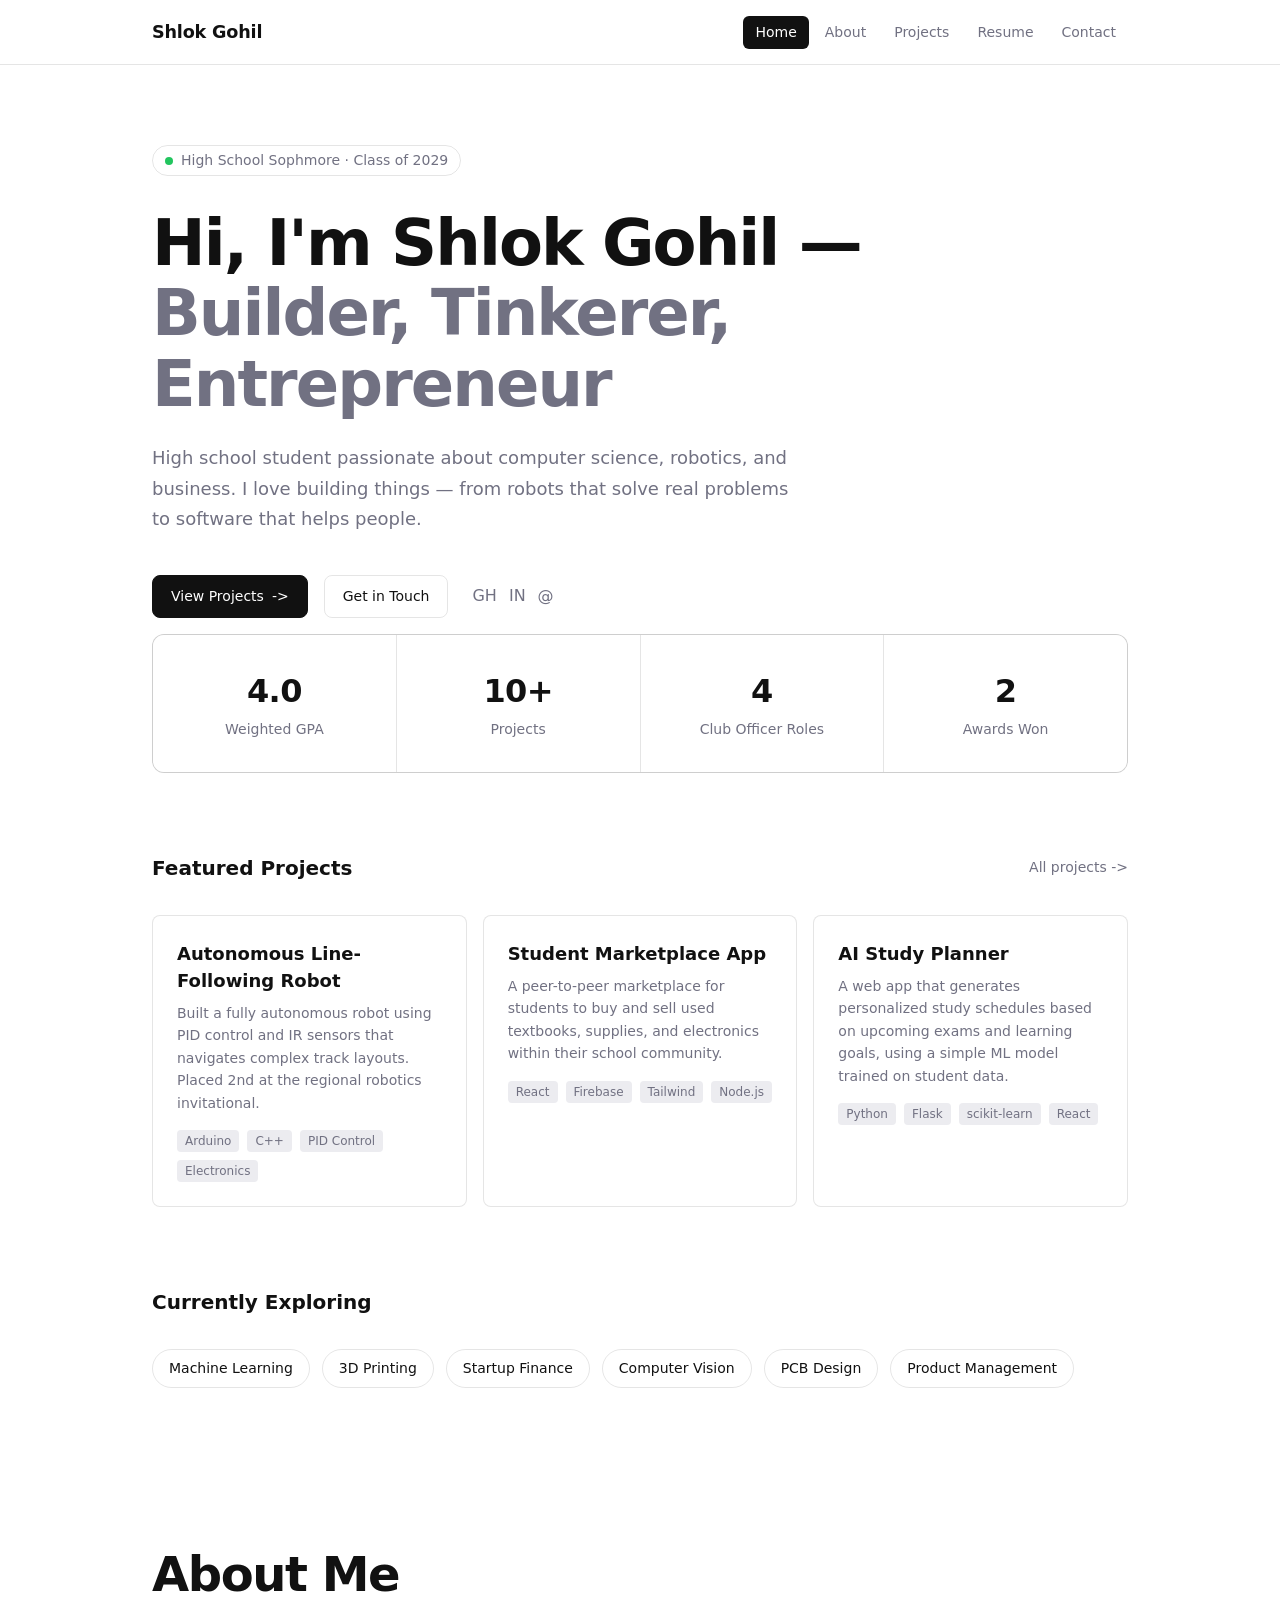
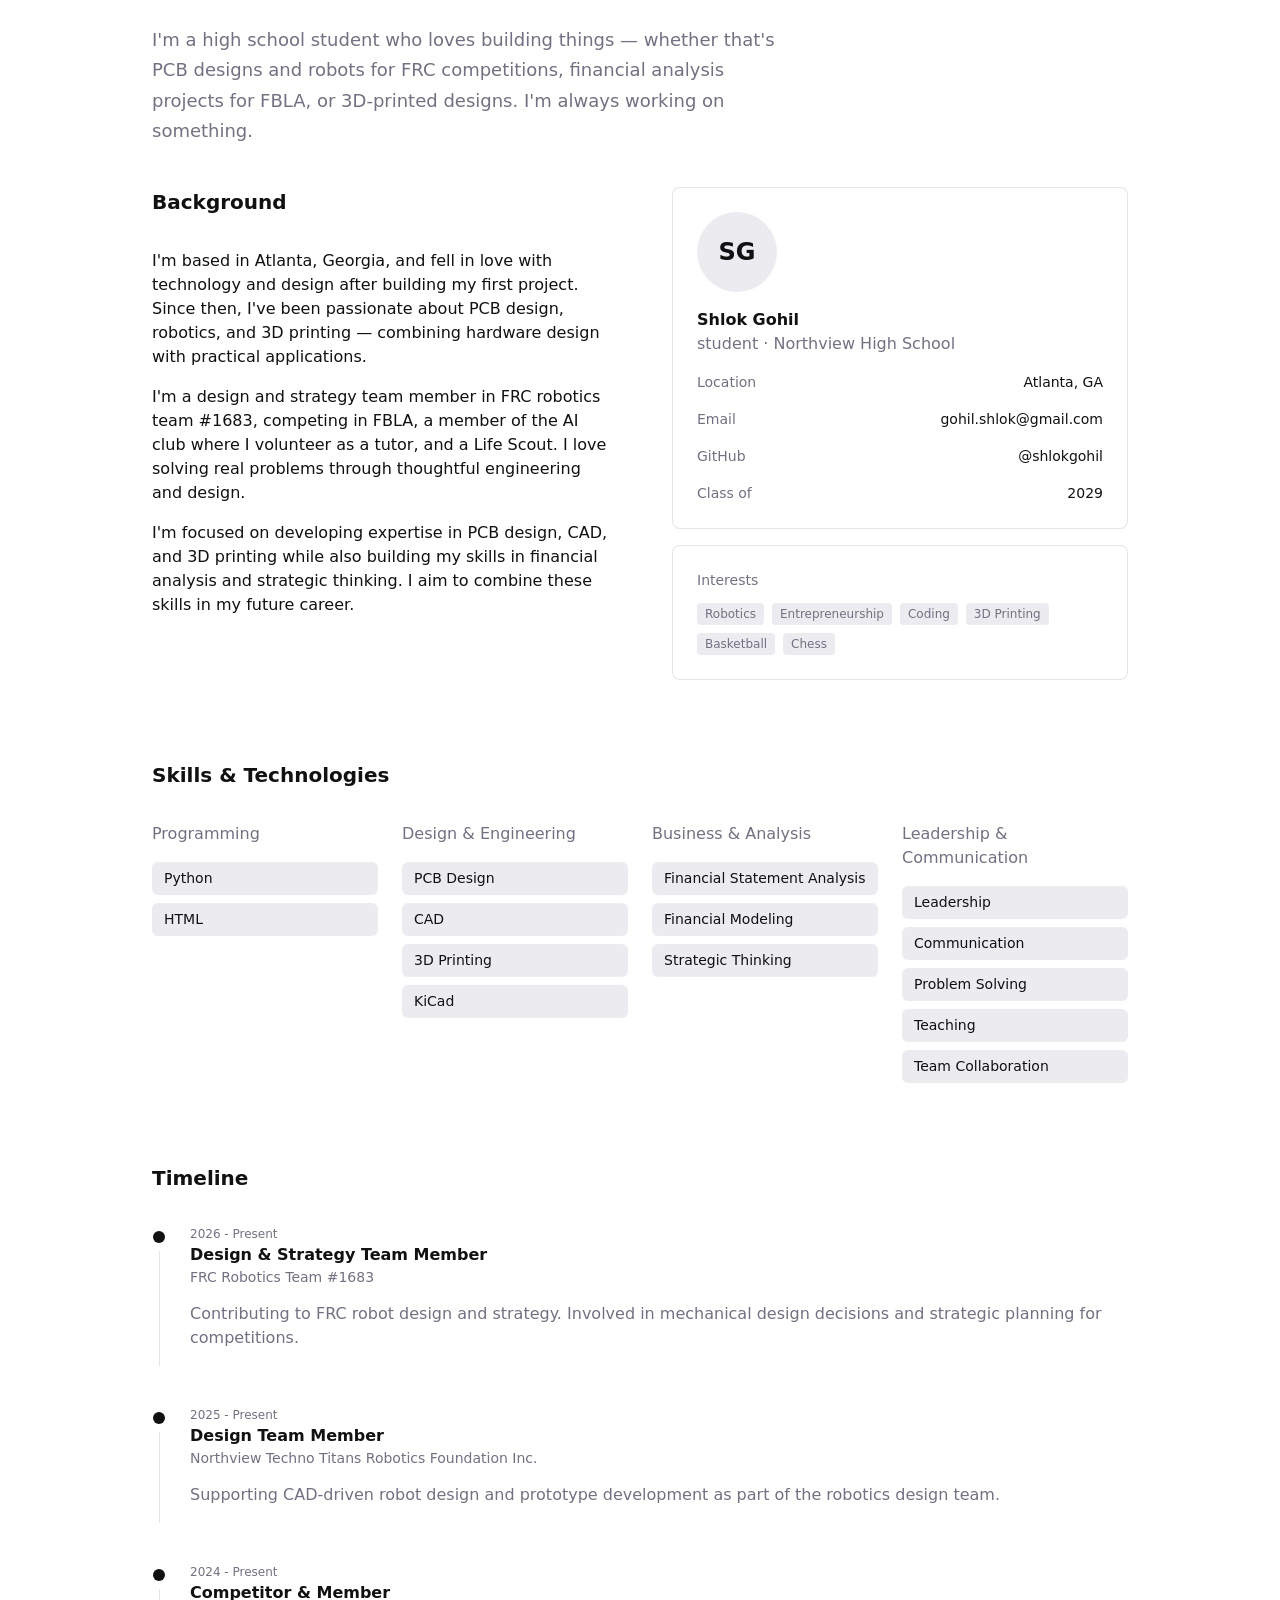
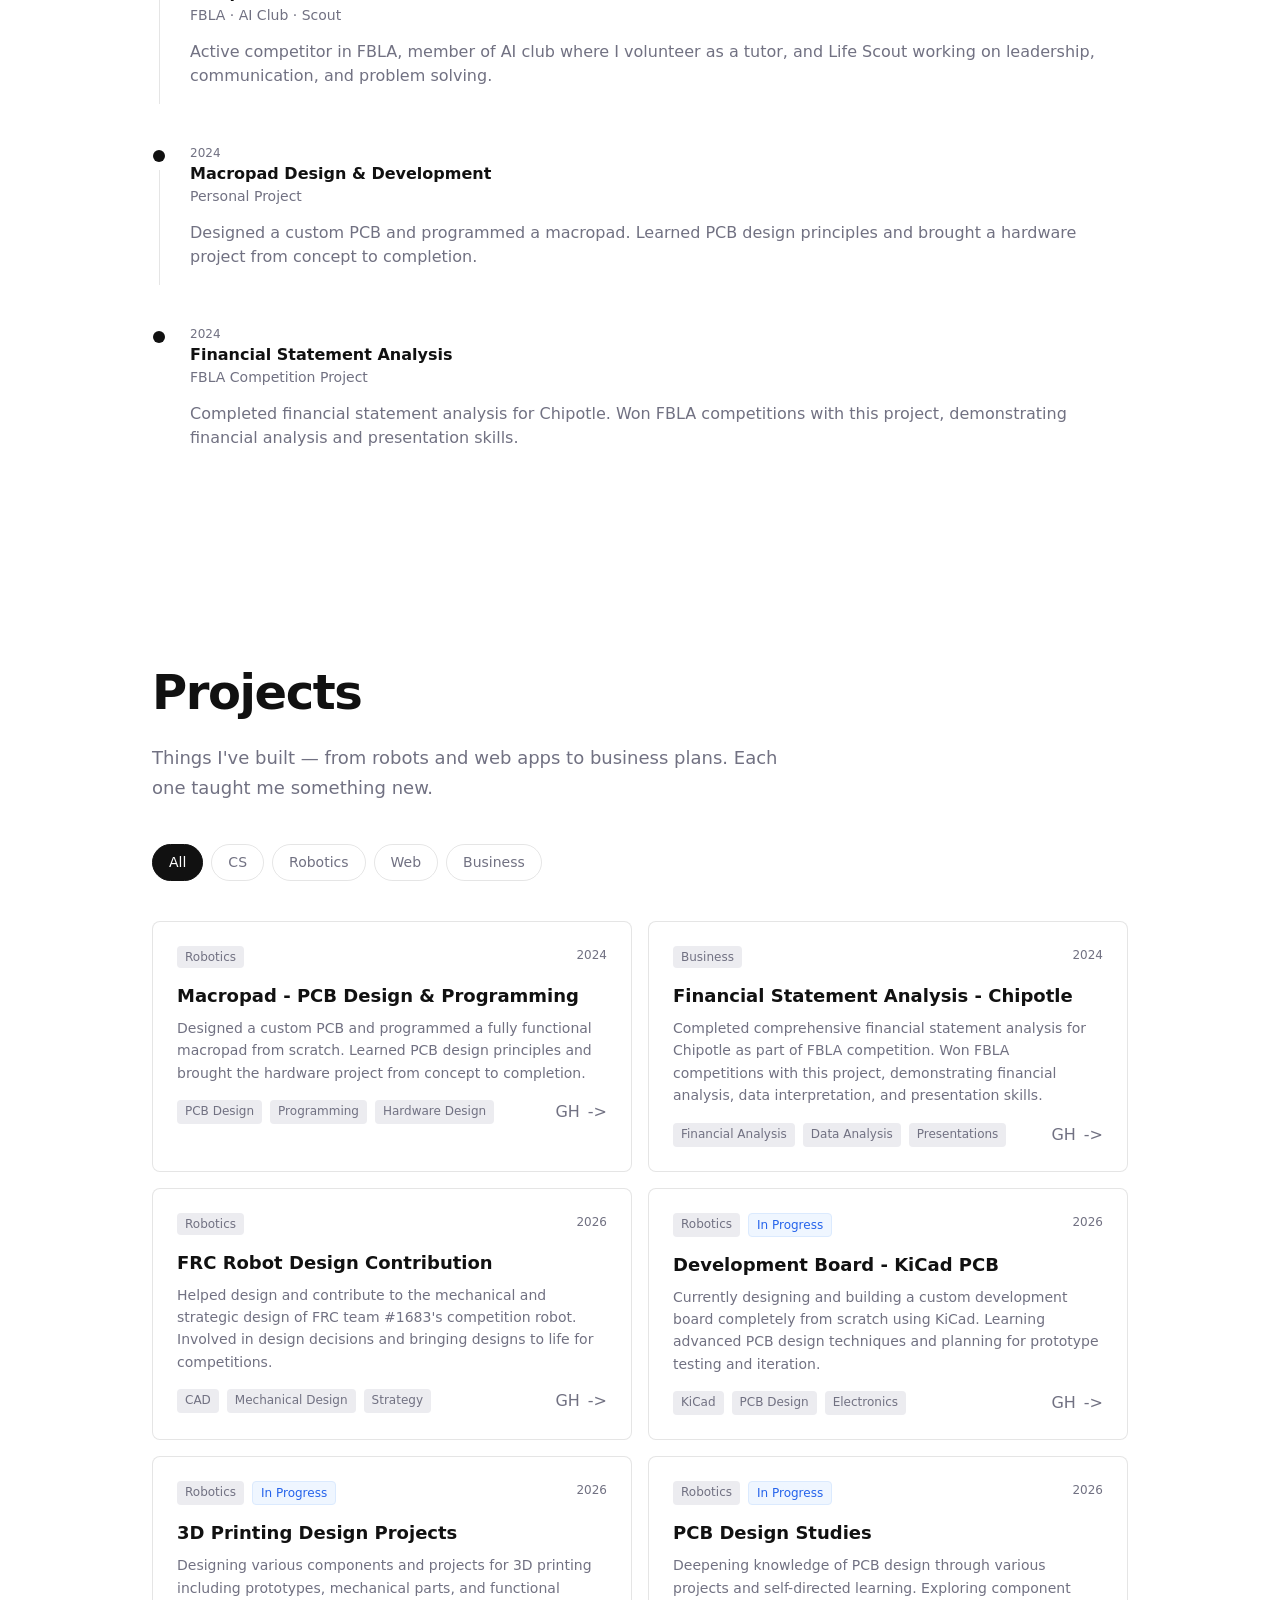
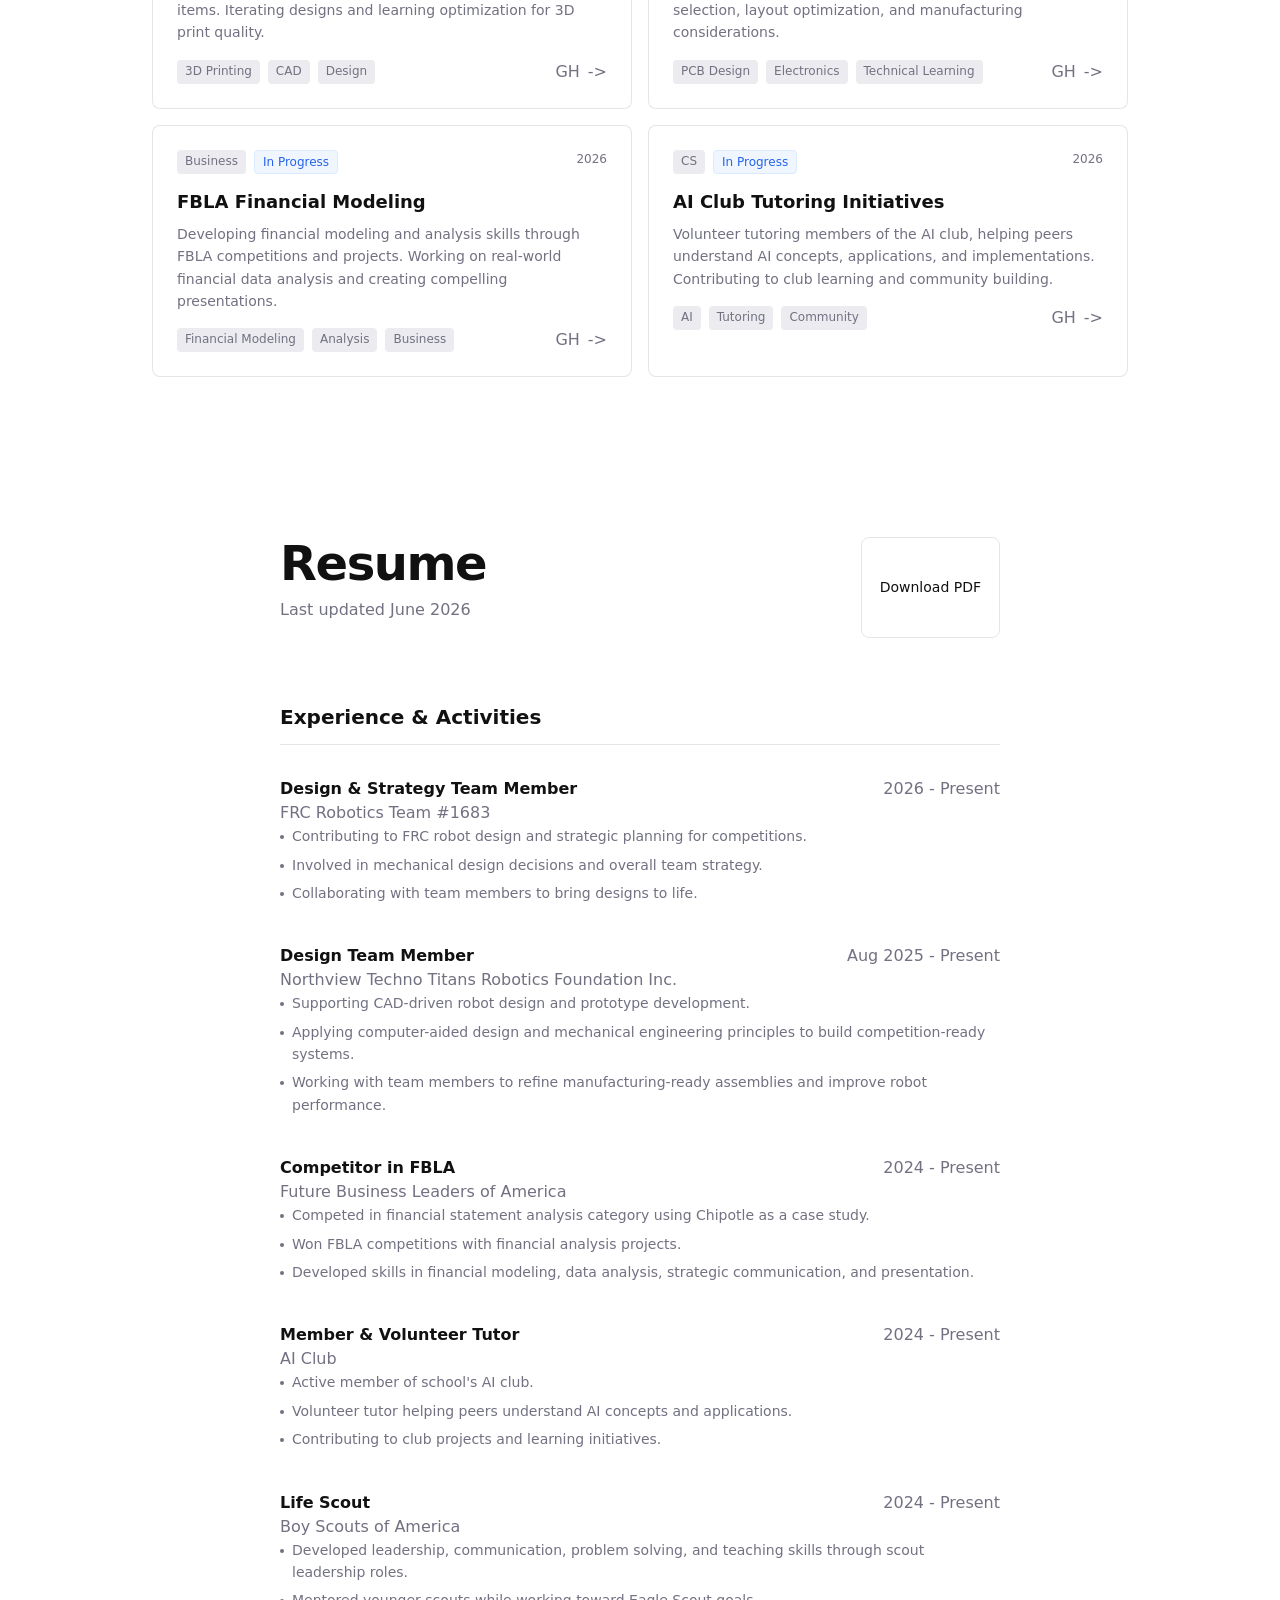
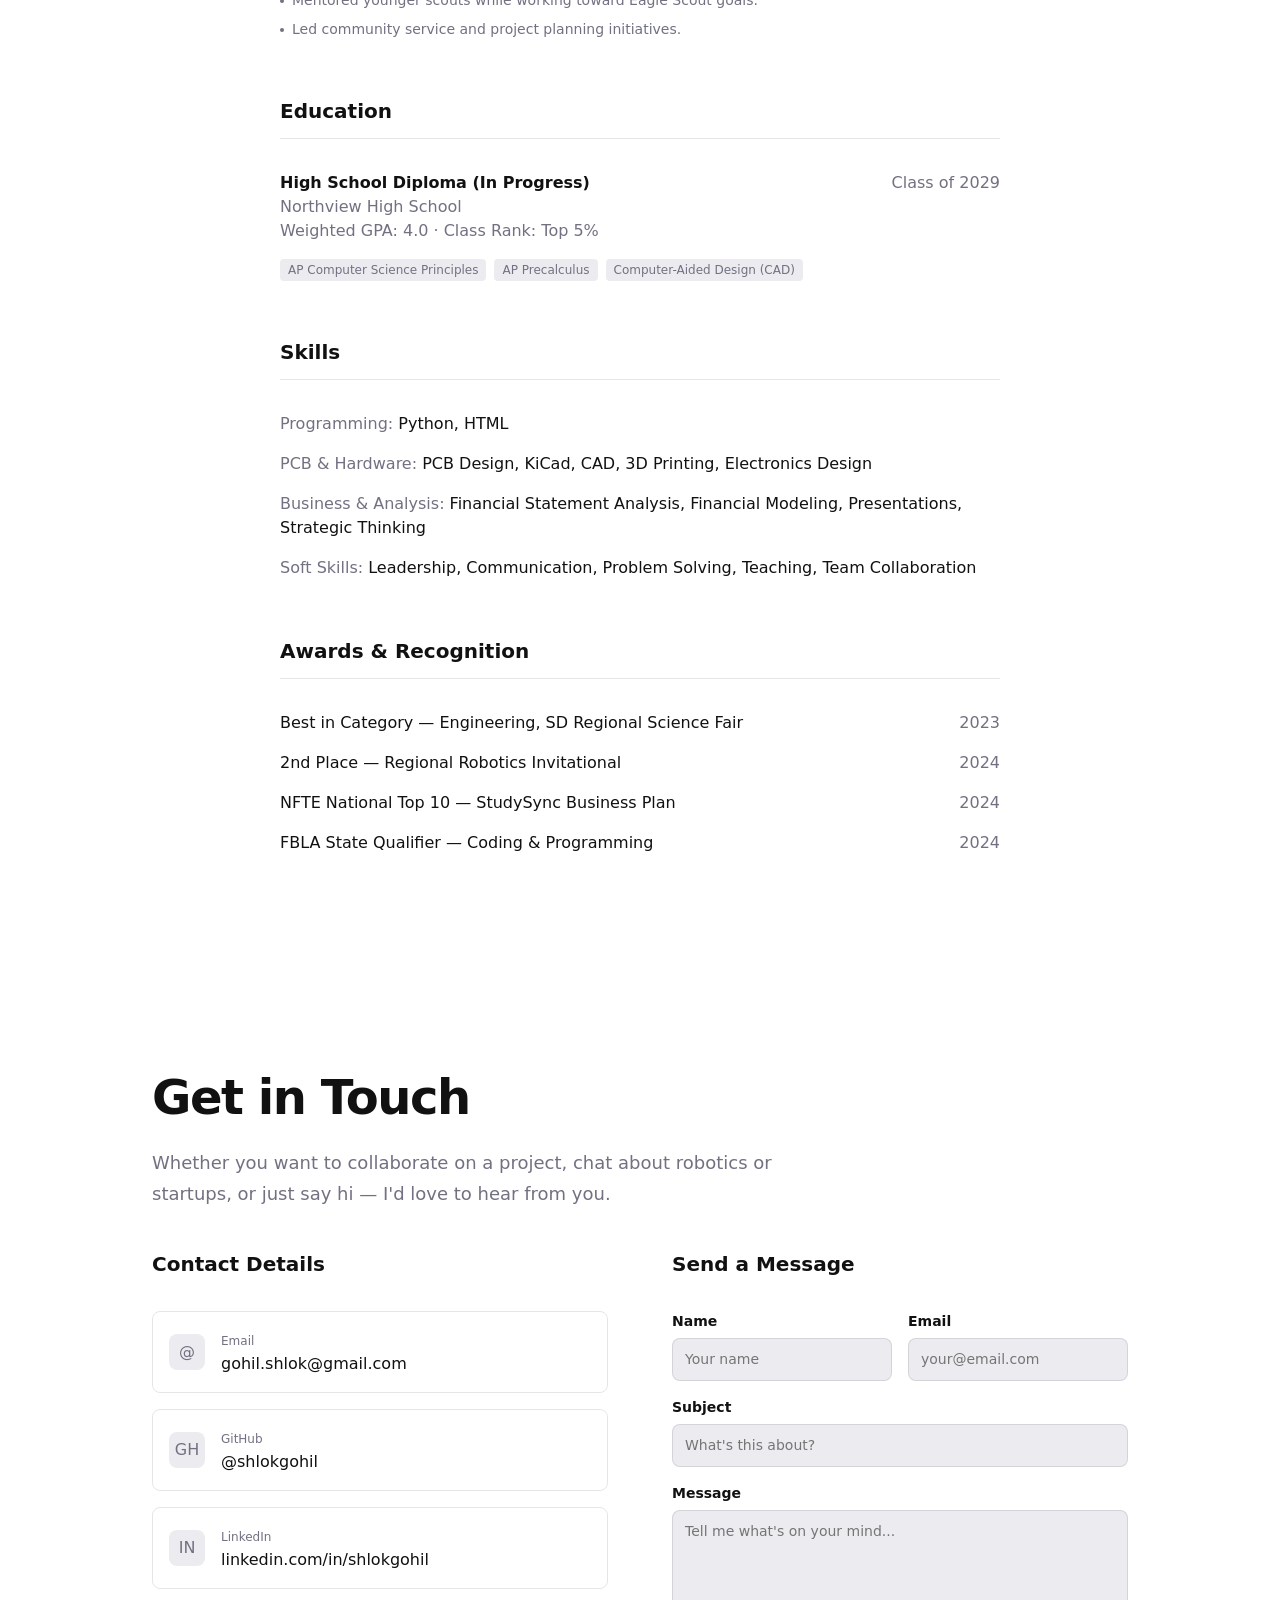
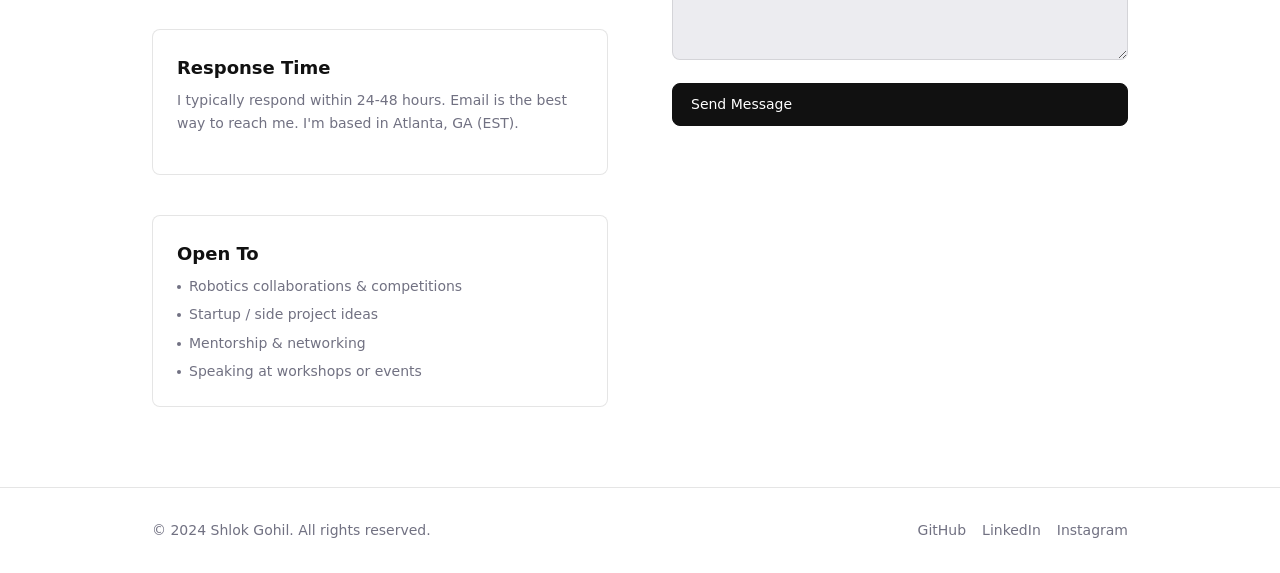
==== index.html @ e8a23524 "Added code" ====
<!DOCTYPE html>
<html lang="en">
  <head>
    <meta charset="UTF-8" />
    <meta name="viewport" content="width=device-width, initial-scale=1.0" />
    <title>Shlok Gohil | Student Portfolio</title>
    <meta
      name="description"
      content="A clean student portfolio for Shlok Gohil, highlighting projects, experience, skills, resume details, and contact information."
    />
    <link rel="stylesheet" href="styles.css" />
  </head>
  <body>
    <div class="page">
      <header class="site-header">
        <nav class="nav" aria-label="Main navigation">
          <a href="#home" class="brand">Shlok Gohil</a>
          <ul class="nav-links">
            <li><a href="#home" class="active">Home</a></li>
            <li><a href="#about">About</a></li>
            <li><a href="#projects">Projects</a></li>
            <li><a href="#resume">Resume</a></li>
            <li><a href="#contact">Contact</a></li>
          </ul>
        </nav>
      </header>

      <main>
        <section id="home" class="section hero">
          <div class="eyebrow"><span class="dot"></span>High School Sophmore &middot; Class of 2029</div>
          <h1>Hi, I'm Shlok Gohil &mdash;<br /><span class="muted">Builder, Tinkerer, Entrepreneur</span></h1>
          <p class="lead">
            High school student passionate about computer science, robotics, and business. I love building things &mdash;
            from robots that solve real problems to software that helps people.
          </p>
          <div class="actions">
            <a class="button button-primary" href="#projects">View Projects <span aria-hidden="true">-&gt;</span></a>
            <a class="button" href="#contact">Get in Touch</a>
            <div class="icon-row" aria-label="Social links">
              <a href="https://github.com/SG-925" aria-label="GitHub">GH</a>
              <a href="https://www.linkedin.com/in/shlok-gohil-320a95397/" aria-label="LinkedIn">IN</a>
              <a href="mailto:gohil.shlok@gmail.com" aria-label="Email">@</a>
            </div>
          </div>

          <div class="stats" aria-label="Portfolio stats">
            <div class="stat"><strong>4.0</strong><span>Weighted GPA</span></div>
            <div class="stat"><strong>10+</strong><span>Projects</span></div>
            <div class="stat"><strong>4</strong><span>Club Officer Roles</span></div>
            <div class="stat"><strong>2</strong><span>Awards Won</span></div>
          </div>

          <div class="section-head">
            <h2>Featured Projects</h2>
            <a class="text-link" href="#projects">All projects -&gt;</a>
          </div>
          <div class="grid grid-3">
            <article class="card">
              <h3>Autonomous Line-Following Robot</h3>
              <p>Built a fully autonomous robot using PID control and IR sensors that navigates complex track layouts. Placed 2nd at the regional robotics invitational.</p>
              <div class="tags"><span class="tag">Arduino</span><span class="tag">C++</span><span class="tag">PID Control</span><span class="tag">Electronics</span></div>
            </article>
            <article class="card">
              <h3>Student Marketplace App</h3>
              <p>A peer-to-peer marketplace for students to buy and sell used textbooks, supplies, and electronics within their school community.</p>
              <div class="tags"><span class="tag">React</span><span class="tag">Firebase</span><span class="tag">Tailwind</span><span class="tag">Node.js</span></div>
            </article>
            <article class="card">
              <h3>AI Study Planner</h3>
              <p>A web app that generates personalized study schedules based on upcoming exams and learning goals, using a simple ML model trained on student data.</p>
              <div class="tags"><span class="tag">Python</span><span class="tag">Flask</span><span class="tag">scikit-learn</span><span class="tag">React</span></div>
            </article>
          </div>

          <h2 style="margin-top: 80px;">Currently Exploring</h2>
          <div class="pill-row">
            <span class="pill">Machine Learning</span><span class="pill">3D Printing</span><span class="pill">Startup Finance</span>
            <span class="pill">Computer Vision</span><span class="pill">PCB Design</span><span class="pill">Product Management</span>
          </div>
        </section>

        <section id="about" class="section">
          <h1 class="page-title">About Me</h1>
          <p class="lead">
            I'm a high school student who loves building things &mdash; whether that's PCB designs and robots for FRC competitions, financial analysis projects for FBLA, or 3D-printed designs. I'm always working on something.
          </p>

          <div class="two-column">
            <div>
              <h2>Background</h2>
              <p class=\"muted\">I'm based in Atlanta, Georgia, and fell in love with technology and design after building my first project. Since then, I've been passionate about PCB design, robotics, and 3D printing &mdash; combining hardware design with practical applications.</p>
              <p class=\"muted\">I'm a design and strategy team member in FRC robotics team #1683, competing in FBLA, a member of the AI club where I volunteer as a tutor, and a Life Scout. I love solving real problems through thoughtful engineering and design.</p>
              <p class=\"muted\">I'm focused on developing expertise in PCB design, CAD, and 3D printing while also building my skills in financial analysis and strategic thinking. I aim to combine these skills in my future career.</p>
            </div>
            <div class="stack">
              <div class="card stack">
                <div class="profile-mark">SG</div>
                <div><strong>Shlok Gohil</strong><br /><span class="muted">student &middot; Northview High School</span></div>
                <div class="stack">
                  <div class="detail-row"><span class="muted">Location</span><span>Atlanta, GA</span></div>
                  <div class="detail-row"><span class="muted">Email</span><span>gohil.shlok@gmail.com</span></div>
                  <div class="detail-row"><span class="muted">GitHub</span><span>@shlokgohil</span></div>
                  <div class="detail-row"><span class="muted">Class of</span><span>2029</span></div>
                </div>
              </div>
              <div class="card">
                <div class="muted" style="font-size: 0.875rem; margin-bottom: 12px;">Interests</div>
                <div class="tags"><span class="tag">Robotics</span><span class="tag">Entrepreneurship</span><span class="tag">Coding</span><span class="tag">3D Printing</span><span class="tag">Basketball</span><span class="tag">Chess</span></div>
              </div>
            </div>
          </div>

          <h2 style="margin-top: 80px;">Skills &amp; Technologies</h2>
          <div class="grid grid-4">
            <div><p class="muted">Programming</p><div class="skill-list"><span>Python</span><span>HTML</span></div></div>
            <div><p class="muted">Design &amp; Engineering</p><div class="skill-list"><span>PCB Design</span><span>CAD</span><span>3D Printing</span><span>KiCad</span></div></div>
            <div><p class="muted">Business &amp; Analysis</p><div class="skill-list"><span>Financial Statement Analysis</span><span>Financial Modeling</span><span>Strategic Thinking</span></div></div>
            <div><p class="muted">Leadership &amp; Communication</p><div class="skill-list"><span>Leadership</span><span>Communication</span><span>Problem Solving</span><span>Teaching</span><span>Team Collaboration</span></div></div>
          </div>

          <h2 style="margin-top: 80px;">Timeline</h2>
          <div>
            <div class="timeline-item"><div class="timeline-line"><span class="timeline-dot"></span><span class="timeline-stem"></span></div><div><div class="muted" style="font-size: 0.75rem;">2026 - Present</div><strong>Design &amp; Strategy Team Member</strong><p class="muted" style="font-size: 0.875rem;">FRC Robotics Team #1683</p><p class="muted">Contributing to FRC robot design and strategy. Involved in mechanical design decisions and strategic planning for competitions.</p></div></div>
            <div class="timeline-item"><div class="timeline-line"><span class="timeline-dot"></span><span class="timeline-stem"></span></div><div><div class="muted" style="font-size: 0.75rem;">2025 - Present</div><strong>Design Team Member</strong><p class="muted" style="font-size: 0.875rem;">Northview Techno Titans Robotics Foundation Inc.</p><p class="muted">Supporting CAD-driven robot design and prototype development as part of the robotics design team.</p></div></div>
            <div class="timeline-item"><div class="timeline-line"><span class="timeline-dot"></span><span class="timeline-stem"></span></div><div><div class="muted" style="font-size: 0.75rem;">2024 - Present</div><strong>Competitor &amp; Member</strong><p class="muted" style="font-size: 0.875rem;">FBLA &middot; AI Club &middot; Scout</p><p class="muted">Active competitor in FBLA, member of AI club where I volunteer as a tutor, and Life Scout working on leadership, communication, and problem solving.</p></div></div>
            <div class="timeline-item"><div class="timeline-line"><span class="timeline-dot"></span><span class="timeline-stem"></span></div><div><div class="muted" style="font-size: 0.75rem;">2024</div><strong>Macropad Design &amp; Development</strong><p class="muted" style="font-size: 0.875rem;">Personal Project</p><p class="muted">Designed a custom PCB and programmed a macropad. Learned PCB design principles and brought a hardware project from concept to completion.</p></div></div>
            <div class="timeline-item"><div class="timeline-line"><span class="timeline-dot"></span></div><div><div class="muted" style="font-size: 0.75rem;">2024</div><strong>Financial Statement Analysis</strong><p class="muted" style="font-size: 0.875rem;">FBLA Competition Project</p><p class="muted">Completed financial statement analysis for Chipotle. Won FBLA competitions with this project, demonstrating financial analysis and presentation skills.</p></div></div>
          </div>
        </section>

        <section id="projects" class="section">
          <h1 class="page-title">Projects</h1>
          <p class="lead">Things I've built &mdash; from robots and web apps to business plans. Each one taught me something new.</p>
          <div class="filters" aria-label="Project filters">
            <button class="filter active" data-filter="All">All</button>
            <button class="filter" data-filter="CS">CS</button>
            <button class="filter" data-filter="Robotics">Robotics</button>
            <button class="filter" data-filter="Web">Web</button>
            <button class="filter" data-filter="Business">Business</button>
          </div>
          <div class="grid grid-2" id="projectGrid"></div>
        </section>

        <section id="resume" class="section section-narrow">
          <div class="resume-row" style="margin-bottom: 64px;">
            <div><h1 class="page-title" style="margin-bottom: 8px;">Resume</h1><p class="muted">Last updated June 2026</p></div>
            <a class="button" href="#">Download PDF</a>
          </div>

          <div class="resume-section">
            <h2>Experience &amp; Activities</h2>
            <div class="resume-item"><div class="resume-row"><div><strong>Design &amp; Strategy Team Member</strong><br /><span class="muted">FRC Robotics Team #1683</span></div><span class="muted">2026 - Present</span></div><ul class="bullets"><li>Contributing to FRC robot design and strategic planning for competitions.</li><li>Involved in mechanical design decisions and overall team strategy.</li><li>Collaborating with team members to bring designs to life.</li></ul></div>
            <div class="resume-item"><div class="resume-row"><div><strong>Design Team Member</strong><br /><span class="muted">Northview Techno Titans Robotics Foundation Inc.</span></div><span class="muted">Aug 2025 - Present</span></div><ul class="bullets"><li>Supporting CAD-driven robot design and prototype development.</li><li>Applying computer-aided design and mechanical engineering principles to build competition-ready systems.</li><li>Working with team members to refine manufacturing-ready assemblies and improve robot performance.</li></ul></div>
            <div class="resume-item"><div class="resume-row"><div><strong>Competitor in FBLA</strong><br /><span class="muted">Future Business Leaders of America</span></div><span class="muted">2024 - Present</span></div><ul class="bullets"><li>Competed in financial statement analysis category using Chipotle as a case study.</li><li>Won FBLA competitions with financial analysis projects.</li><li>Developed skills in financial modeling, data analysis, strategic communication, and presentation.</li></ul></div>
            <div class="resume-item"><div class="resume-row"><div><strong>Member &amp; Volunteer Tutor</strong><br /><span class="muted">AI Club</span></div><span class="muted">2024 - Present</span></div><ul class="bullets"><li>Active member of school's AI club.</li><li>Volunteer tutor helping peers understand AI concepts and applications.</li><li>Contributing to club projects and learning initiatives.</li></ul></div>
            <div class="resume-item"><div class="resume-row"><div><strong>Life Scout</strong><br /><span class="muted">Boy Scouts of America</span></div><span class="muted">2024 - Present</span></div><ul class="bullets"><li>Developed leadership, communication, problem solving, and teaching skills through scout leadership roles.</li><li>Mentored younger scouts while working toward Eagle Scout goals.</li><li>Led community service and project planning initiatives.</li></ul></div>
          </div>

          <div class="resume-section">
            <h2>Education</h2>
            <div class="resume-row"><div><strong>High School Diploma (In Progress)</strong><br /><span class="muted">Northview High School</span></div><span class="muted">Class of 2029</span></div>
            <p class="muted">Weighted GPA: 4.0 &middot; Class Rank: Top 5%</p>
            <div class="tags"><span class="tag">AP Computer Science Principles</span><span class="tag">AP Precalculus</span><span class="tag">Computer-Aided Design (CAD)</span></div>
          </div>

          <div class="resume-section">
            <h2>Skills</h2>
            <p><span class="muted">Programming:</span> Python, HTML</p>
            <p><span class="muted">PCB &amp; Hardware:</span> PCB Design, KiCad, CAD, 3D Printing, Electronics Design</p>
            <p><span class="muted">Business &amp; Analysis:</span> Financial Statement Analysis, Financial Modeling, Presentations, Strategic Thinking</p>
            <p><span class="muted">Soft Skills:</span> Leadership, Communication, Problem Solving, Teaching, Team Collaboration</p>
          </div>

          <div class="resume-section">
            <h2>Awards &amp; Recognition</h2>
            <div class="stack">
              <div class="award-row"><span>Best in Category &mdash; Engineering, SD Regional Science Fair</span><span class="muted">2023</span></div>
              <div class="award-row"><span>2nd Place &mdash; Regional Robotics Invitational</span><span class="muted">2024</span></div>
              <div class="award-row"><span>NFTE National Top 10 &mdash; StudySync Business Plan</span><span class="muted">2024</span></div>
              <div class="award-row"><span>FBLA State Qualifier &mdash; Coding &amp; Programming</span><span class="muted">2024</span></div>
            </div>
          </div>
        </section>

        <section id="contact" class="section">
          <h1 class="page-title">Get in Touch</h1>
          <p class="lead">Whether you want to collaborate on a project, chat about robotics or startups, or just say hi &mdash; I'd love to hear from you.</p>
          <div class="two-column">
            <div class="stack" style="gap: 40px;">
              <div>
                <h2>Contact Details</h2>
                <div class="stack">
                  <a class="contact-card" href="mailto:gohil.shlok@gmail.com"><span class="contact-icon">@</span><span><span class="muted" style="font-size: 0.75rem;">Email</span><br />gohil.shlok@gmail.com</span></a>
                  <a class="contact-card" href="https://github.com/SG-925"><span class="contact-icon">GH</span><span><span class="muted" style="font-size: 0.75rem;">GitHub</span><br />@shlokgohil</span></a>
                  <a class="contact-card" href="https://www.linkedin.com/in/shlok-gohil-320a95397/"><span class="contact-icon">IN</span><span><span class="muted" style="font-size: 0.75rem;">LinkedIn</span><br />linkedin.com/in/shlokgohil</span></a>
                </div>
              </div>
              <div class="card"><h3>Response Time</h3><p>I typically respond within 24-48 hours. Email is the best way to reach me. I'm based in Atlanta, GA (EST).</p></div>
              <div class="card"><h3>Open To</h3><ul class="bullets"><li>Robotics collaborations &amp; competitions</li><li>Startup / side project ideas</li><li>Mentorship &amp; networking</li><li>Speaking at workshops or events</li></ul></div>
            </div>
            <div>
              <h2>Send a Message</h2>
              <form id="contactForm">
                <div class="grid grid-2">
                  <div><label for="name">Name</label><input id="name" name="name" required placeholder="Your name" /></div>
                  <div><label for="email">Email</label><input id="email" name="email" type="email" required placeholder="your@email.com" /></div>
                </div>
                <div><label for="subject">Subject</label><input id="subject" name="subject" required placeholder="What's this about?" /></div>
                <div><label for="message">Message</label><textarea id="message" name="message" required placeholder="Tell me what's on your mind..."></textarea></div>
                <button class="button button-primary" type="submit">Send Message</button>
              </form>
              <div class="success" id="successMessage">
                <h3>Message Sent!</h3>
                <p class="muted">Thanks for reaching out. I'll get back to you within 48 hours.</p>
                <button class="button" id="sendAnother" type="button">Send Another</button>
              </div>
            </div>
          </div>
        </section>
      </main>

      <footer class="site-footer">
        <div class="footer-inner">
          <span>&copy; 2024 Shlok Gohil. All rights reserved.</span>
          <div class="footer-links"><a href="https://github.com/SG-925">GitHub</a><a href="https://www.linkedin.com/in/shlok-gohil-320a95397/">LinkedIn</a><a href="#">Instagram</a></div>
        </div>
      </footer>
    </div>

    <script src="script.js"></script>
  </body>
</html>
---- styles.css ----
:root {
  --background: #ffffff;
  --foreground: #111111;
  --muted: #ececf0;
  --muted-foreground: #717182;
  --accent: #e9ebef;
  --border: rgba(0, 0, 0, 0.1);
  --green: #22c55e;
  --blue-bg: #eff6ff;
  --blue: #2563eb;
  --blue-border: #dbeafe;
}

* {
  box-sizing: border-box;
}

html {
  scroll-behavior: smooth;
}

body {
  margin: 0;
  background: var(--background);
  color: var(--foreground);
  font-family: Inter, ui-sans-serif, system-ui, -apple-system, BlinkMacSystemFont, "Segoe UI", sans-serif;
  line-height: 1.5;
}

a {
  color: inherit;
  text-decoration: none;
}

button,
input,
textarea {
  font: inherit;
}

.page {
  min-height: 100vh;
  display: flex;
  flex-direction: column;
}

.site-header {
  position: sticky;
  top: 0;
  z-index: 50;
  border-bottom: 1px solid var(--border);
  background: rgba(255, 255, 255, 0.82);
  backdrop-filter: blur(10px);
}

.nav {
  max-width: 1024px;
  height: 64px;
  margin: 0 auto;
  padding: 0 24px;
  display: flex;
  align-items: center;
  justify-content: space-between;
  gap: 18px;
}

.brand {
  font-size: 1.1rem;
  font-weight: 700;
  letter-spacing: -0.01em;
}

.nav-links {
  display: flex;
  align-items: center;
  gap: 4px;
  margin: 0;
  padding: 0;
  list-style: none;
}

.nav-links a {
  display: inline-flex;
  border-radius: 6px;
  padding: 6px 12px;
  color: var(--muted-foreground);
  font-size: 0.875rem;
  transition: background 160ms ease, color 160ms ease;
}

.nav-links a:hover,
.nav-links a.active {
  background: var(--foreground);
  color: var(--background);
}

main {
  flex: 1;
}

.section {
  max-width: 1024px;
  margin: 0 auto;
  padding: 80px 24px;
}

.section-narrow {
  max-width: 768px;
}

.eyebrow {
  display: inline-flex;
  align-items: center;
  gap: 8px;
  border: 1px solid var(--border);
  border-radius: 999px;
  padding: 4px 12px;
  color: var(--muted-foreground);
  font-size: 0.875rem;
  margin-bottom: 32px;
}

.dot {
  width: 8px;
  height: 8px;
  border-radius: 999px;
  background: var(--green);
  flex: 0 0 auto;
}

h1,
h2,
h3,
p {
  margin-top: 0;
}

h1 {
  margin-bottom: 24px;
  font-size: clamp(2.5rem, 6vw, 4rem);
  font-weight: 800;
  line-height: 1.1;
  letter-spacing: -0.03em;
}

.page-title {
  font-size: clamp(2rem, 5vw, 3rem);
}

h2 {
  margin-bottom: 32px;
  font-size: 1.25rem;
  font-weight: 700;
}

h3 {
  margin-bottom: 8px;
  font-size: 1.125rem;
  font-weight: 700;
}

.muted {
  color: var(--muted-foreground);
}

.lead {
  max-width: 640px;
  margin-bottom: 40px;
  color: var(--muted-foreground);
  font-size: 1.125rem;
  line-height: 1.7;
}

.hero {
  padding-top: 80px;
}

.actions {
  display: flex;
  flex-wrap: wrap;
  align-items: center;
  gap: 16px;
}

.button {
  display: inline-flex;
  align-items: center;
  gap: 8px;
  border: 1px solid var(--border);
  border-radius: 8px;
  padding: 10px 18px;
  background: transparent;
  color: var(--foreground);
  font-size: 0.875rem;
  cursor: pointer;
  transition: background 160ms ease, border-color 160ms ease, opacity 160ms ease;
}

.button:hover {
  background: var(--accent);
}

.button-primary {
  border-color: var(--foreground);
  background: var(--foreground);
  color: var(--background);
}

.button-primary:hover {
  background: var(--foreground);
  opacity: 0.85;
}

.icon-row {
  display: flex;
  align-items: center;
  gap: 12px;
  margin-left: 8px;
}

.icon-row a {
  color: var(--muted-foreground);
  transition: color 160ms ease;
}

.icon-row a:hover {
  color: var(--foreground);
}

.stats {
  display: grid;
  grid-template-columns: repeat(4, 1fr);
  gap: 1px;
  overflow: hidden;
  border: 1px solid var(--border);
  border-radius: 12px;
  background: var(--border);
  margin: 16px 0 80px;
}

.stat {
  background: var(--background);
  padding: 32px 24px;
  text-align: center;
}

.stat strong {
  display: block;
  font-size: 2rem;
  letter-spacing: -0.02em;
}

.stat span {
  display: block;
  margin-top: 4px;
  color: var(--muted-foreground);
  font-size: 0.875rem;
}

.section-head {
  display: flex;
  align-items: center;
  justify-content: space-between;
  gap: 16px;
  margin-bottom: 32px;
}

.section-head h2 {
  margin: 0;
}

.text-link {
  display: inline-flex;
  align-items: center;
  gap: 4px;
  color: var(--muted-foreground);
  font-size: 0.875rem;
}

.text-link:hover {
  color: var(--foreground);
}

.grid {
  display: grid;
  gap: 16px;
}

.grid-2 {
  grid-template-columns: repeat(2, 1fr);
}

.grid-3 {
  grid-template-columns: repeat(3, 1fr);
}

.grid-4 {
  grid-template-columns: repeat(4, 1fr);
  gap: 24px;
}

.card {
  border: 1px solid var(--border);
  border-radius: 8px;
  padding: 24px;
  background: var(--background);
  transition: border-color 160ms ease, background 160ms ease;
}

.card:hover {
  border-color: rgba(17, 17, 17, 0.3);
}

.card p {
  margin-bottom: 16px;
  color: var(--muted-foreground);
  font-size: 0.875rem;
  line-height: 1.6;
}

.tags {
  display: flex;
  flex-wrap: wrap;
  gap: 8px;
}

.tag {
  border-radius: 4px;
  background: var(--muted);
  color: var(--muted-foreground);
  padding: 2px 8px;
  font-size: 0.75rem;
}

.pill-row {
  display: flex;
  flex-wrap: wrap;
  gap: 12px;
}

.pill {
  border: 1px solid var(--border);
  border-radius: 999px;
  padding: 8px 16px;
  font-size: 0.875rem;
}

.two-column {
  display: grid;
  grid-template-columns: 1fr 1fr;
  gap: 64px;
}

.stack {
  display: grid;
  gap: 16px;
}

.profile-mark {
  width: 80px;
  height: 80px;
  border-radius: 999px;
  display: grid;
  place-items: center;
  background: var(--muted);
  font-size: 1.5rem;
  font-weight: 800;
}

.detail-row {
  display: flex;
  justify-content: space-between;
  gap: 16px;
  font-size: 0.875rem;
}

.skill-list {
  display: grid;
  gap: 8px;
}

.skill-list span {
  border-radius: 6px;
  background: var(--muted);
  padding: 6px 12px;
  font-size: 0.875rem;
}

.timeline-item {
  display: grid;
  grid-template-columns: 14px 1fr;
  gap: 24px;
  padding-bottom: 40px;
}

.timeline-line {
  display: flex;
  flex-direction: column;
  align-items: center;
}

.timeline-dot {
  width: 12px;
  height: 12px;
  border-radius: 999px;
  margin-top: 6px;
  background: var(--foreground);
}

.timeline-stem {
  width: 1px;
  flex: 1;
  margin-top: 8px;
  background: var(--border);
}

.filters {
  display: flex;
  flex-wrap: wrap;
  gap: 8px;
  margin-bottom: 40px;
}

.filter {
  border: 1px solid var(--border);
  border-radius: 999px;
  padding: 7px 16px;
  background: transparent;
  color: var(--muted-foreground);
  font-size: 0.875rem;
  cursor: pointer;
}

.filter:hover,
.filter.active {
  border-color: var(--foreground);
  background: var(--foreground);
  color: var(--background);
}

.project-top,
.project-bottom,
.resume-row,
.award-row {
  display: flex;
  justify-content: space-between;
  gap: 16px;
}

.project-actions {
  display: flex;
  align-items: center;
  gap: 8px;
  color: var(--muted-foreground);
}

.status {
  border: 1px solid var(--blue-border);
  border-radius: 4px;
  background: var(--blue-bg);
  color: var(--blue);
  padding: 2px 8px;
  font-size: 0.75rem;
}

.resume-section {
  margin-bottom: 56px;
}

.resume-section h2 {
  border-bottom: 1px solid var(--border);
  padding-bottom: 12px;
}

.resume-item {
  margin-bottom: 40px;
}

.bullets {
  display: grid;
  gap: 6px;
  margin: 0;
  padding: 0;
  list-style: none;
}

.bullets li {
  display: flex;
  gap: 8px;
  color: var(--muted-foreground);
  font-size: 0.875rem;
  line-height: 1.6;
}

.bullets li::before {
  content: "";
  width: 4px;
  height: 4px;
  border-radius: 999px;
  margin-top: 10px;
  background: var(--muted-foreground);
  flex: 0 0 auto;
}

.contact-card {
  display: flex;
  align-items: center;
  gap: 16px;
  border: 1px solid var(--border);
  border-radius: 8px;
  padding: 16px;
}

.contact-card:hover {
  border-color: rgba(17, 17, 17, 0.3);
  background: var(--accent);
}

.contact-icon {
  width: 36px;
  height: 36px;
  border-radius: 8px;
  display: grid;
  place-items: center;
  background: var(--muted);
  color: var(--muted-foreground);
}

form {
  display: grid;
  gap: 16px;
}

label {
  display: block;
  margin-bottom: 6px;
  font-size: 0.875rem;
  font-weight: 700;
}

input,
textarea {
  width: 100%;
  border: 1px solid var(--border);
  border-radius: 8px;
  background: var(--muted);
  padding: 10px 12px;
  color: var(--foreground);
  font-size: 0.875rem;
  outline: none;
  transition: border-color 160ms ease;
}

input:focus,
textarea:focus {
  border-color: rgba(17, 17, 17, 0.5);
}

textarea {
  min-height: 150px;
  resize: vertical;
}

.success {
  display: none;
  border: 1px solid var(--border);
  border-radius: 8px;
  padding: 40px;
  text-align: center;
}

.success.visible {
  display: block;
}

.hidden {
  display: none;
}

.site-footer {
  border-top: 1px solid var(--border);
}

.footer-inner {
  max-width: 1024px;
  margin: 0 auto;
  padding: 32px 24px;
  display: flex;
  align-items: center;
  justify-content: space-between;
  gap: 16px;
  color: var(--muted-foreground);
  font-size: 0.875rem;
}

.footer-links {
  display: flex;
  gap: 16px;
}

svg {
  display: block;
}

@media (max-width: 820px) {
  .nav {
    height: auto;
    min-height: 64px;
    flex-direction: column;
    align-items: flex-start;
    padding-top: 14px;
    padding-bottom: 14px;
  }

  .nav-links {
    width: 100%;
    overflow-x: auto;
    padding-bottom: 2px;
  }

  .section {
    padding: 64px 20px;
  }

  .stats,
  .grid-2,
  .grid-3,
  .grid-4,
  .two-column {
    grid-template-columns: 1fr;
  }

  .stats {
    grid-template-columns: repeat(2, 1fr);
  }

  .project-bottom,
  .resume-row,
  .award-row {
    flex-direction: column;
    gap: 6px;
  }

  .footer-inner {
    flex-direction: column;
    text-align: center;
  }
}
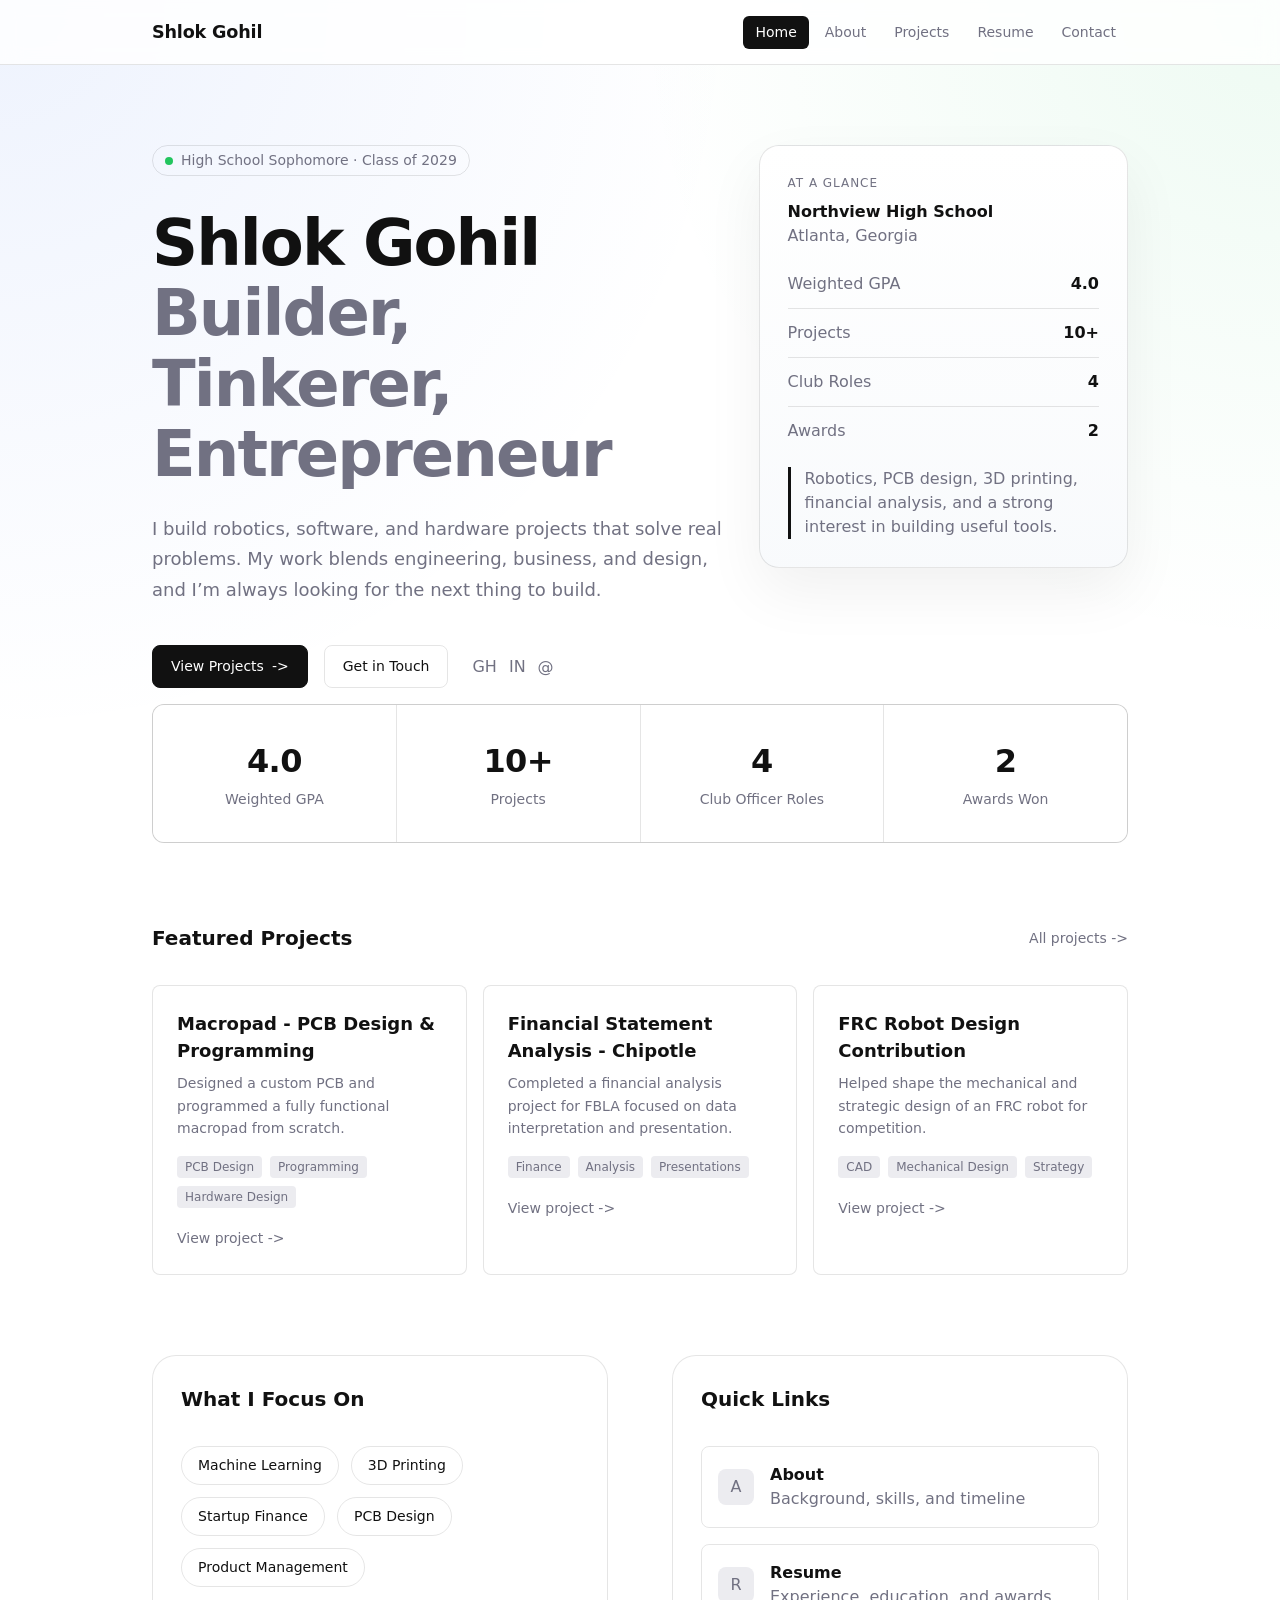
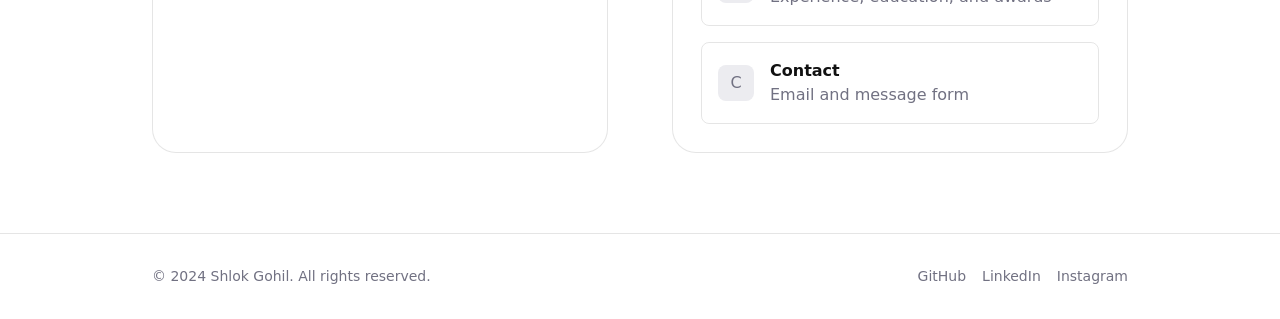
==== commit 39519aee: "Restructured website" ====
--- a/index.html
+++ b/index.html
@@ -6,7 +6,7 @@
     <title>Shlok Gohil | Student Portfolio</title>
     <meta
       name="description"
-      content="A clean student portfolio for Shlok Gohil, highlighting projects, experience, skills, resume details, and contact information."
+      content="A student portfolio for Shlok Gohil with separate pages for about, projects, resume, and contact."
     />
     <link rel="stylesheet" href="styles.css" />
   </head>
@@ -14,33 +14,58 @@
     <div class="page">
       <header class="site-header">
         <nav class="nav" aria-label="Main navigation">
-          <a href="#home" class="brand">Shlok Gohil</a>
+          <a href="index.html" class="brand">Shlok Gohil</a>
           <ul class="nav-links">
-            <li><a href="#home" class="active">Home</a></li>
-            <li><a href="#about">About</a></li>
-            <li><a href="#projects">Projects</a></li>
-            <li><a href="#resume">Resume</a></li>
-            <li><a href="#contact">Contact</a></li>
+            <li><a href="index.html" class="active">Home</a></li>
+            <li><a href="about.html">About</a></li>
+            <li><a href="projects.html">Projects</a></li>
+            <li><a href="resume.html">Resume</a></li>
+            <li><a href="contact.html">Contact</a></li>
           </ul>
         </nav>
       </header>
 
       <main>
-        <section id="home" class="section hero">
-          <div class="eyebrow"><span class="dot"></span>High School Sophmore &middot; Class of 2029</div>
-          <h1>Hi, I'm Shlok Gohil &mdash;<br /><span class="muted">Builder, Tinkerer, Entrepreneur</span></h1>
-          <p class="lead">
-            High school student passionate about computer science, robotics, and business. I love building things &mdash;
-            from robots that solve real problems to software that helps people.
-          </p>
-          <div class="actions">
-            <a class="button button-primary" href="#projects">View Projects <span aria-hidden="true">-&gt;</span></a>
-            <a class="button" href="#contact">Get in Touch</a>
-            <div class="icon-row" aria-label="Social links">
-              <a href="https://github.com/SG-925" aria-label="GitHub">GH</a>
-              <a href="https://www.linkedin.com/in/shlok-gohil-320a95397/" aria-label="LinkedIn">IN</a>
-              <a href="mailto:gohil.shlok@gmail.com" aria-label="Email">@</a>
+        <section class="section hero">
+          <div class="hero-grid">
+            <div>
+              <div class="eyebrow"><span class="dot"></span>High School Sophomore &middot; Class of 2029</div>
+              <h1>Shlok Gohil<br /><span class="muted">Builder, Tinkerer, Entrepreneur</span></h1>
+              <p class="lead">
+                I build robotics, software, and hardware projects that solve real problems. My work blends engineering,
+                business, and design, and I’m always looking for the next thing to build.
+              </p>
+              <div class="actions">
+                <a class="button button-primary" href="projects.html">View Projects <span aria-hidden="true">-&gt;</span></a>
+                <a class="button" href="contact.html">Get in Touch</a>
+                <div class="icon-row" aria-label="Social links">
+                  <a href="https://github.com/SG-925" aria-label="GitHub">GH</a>
+                  <a href="https://www.linkedin.com/in/shlok-gohil-320a95397/" aria-label="LinkedIn">IN</a>
+                  <a href="mailto:gohil.shlok@gmail.com" aria-label="Email">@</a>
+                </div>
+              </div>
             </div>
+
+            <aside class="hero-panel">
+              <div class="stack" style="gap: 24px;">
+                <div>
+                  <div class="muted" style="font-size: 0.75rem; text-transform: uppercase; letter-spacing: 0.08em;">At a glance</div>
+                  <div style="margin-top: 8px;">
+                    <strong>Northview High School</strong><br />
+                    <span class="muted">Atlanta, Georgia</span>
+                  </div>
+                </div>
+                <div class="mini-list">
+                  <div><span class="muted">Weighted GPA</span><strong>4.0</strong></div>
+                  <div><span class="muted">Projects</span><strong>10+</strong></div>
+                  <div><span class="muted">Club Roles</span><strong>4</strong></div>
+                  <div><span class="muted">Awards</span><strong>2</strong></div>
+                </div>
+                <div class="home-note muted">
+                  Robotics, PCB design, 3D printing, financial analysis, and a strong interest in building useful tools.
+                </div>
+              </div>
+            </aside>
           </div>
 
           <div class="stats" aria-label="Portfolio stats">
@@ -52,167 +77,46 @@
 
           <div class="section-head">
             <h2>Featured Projects</h2>
-            <a class="text-link" href="#projects">All projects -&gt;</a>
+            <a class="text-link" href="projects.html">All projects -&gt;</a>
           </div>
           <div class="grid grid-3">
             <article class="card">
-              <h3>Autonomous Line-Following Robot</h3>
-              <p>Built a fully autonomous robot using PID control and IR sensors that navigates complex track layouts. Placed 2nd at the regional robotics invitational.</p>
-              <div class="tags"><span class="tag">Arduino</span><span class="tag">C++</span><span class="tag">PID Control</span><span class="tag">Electronics</span></div>
+              <h3>Macropad - PCB Design &amp; Programming</h3>
+              <p>Designed a custom PCB and programmed a fully functional macropad from scratch.</p>
+              <div class="tags"><span class="tag">PCB Design</span><span class="tag">Programming</span><span class="tag">Hardware Design</span></div>
+              <div style="margin-top: 18px;"><a class="text-link" href="projects/macropad-pcb.html">View project -&gt;</a></div>
             </article>
             <article class="card">
-              <h3>Student Marketplace App</h3>
-              <p>A peer-to-peer marketplace for students to buy and sell used textbooks, supplies, and electronics within their school community.</p>
-              <div class="tags"><span class="tag">React</span><span class="tag">Firebase</span><span class="tag">Tailwind</span><span class="tag">Node.js</span></div>
+              <h3>Financial Statement Analysis - Chipotle</h3>
+              <p>Completed a financial analysis project for FBLA focused on data interpretation and presentation.</p>
+              <div class="tags"><span class="tag">Finance</span><span class="tag">Analysis</span><span class="tag">Presentations</span></div>
+              <div style="margin-top: 18px;"><a class="text-link" href="projects/financial-analysis-chipotle.html">View project -&gt;</a></div>
             </article>
             <article class="card">
-              <h3>AI Study Planner</h3>
-              <p>A web app that generates personalized study schedules based on upcoming exams and learning goals, using a simple ML model trained on student data.</p>
-              <div class="tags"><span class="tag">Python</span><span class="tag">Flask</span><span class="tag">scikit-learn</span><span class="tag">React</span></div>
+              <h3>FRC Robot Design Contribution</h3>
+              <p>Helped shape the mechanical and strategic design of an FRC robot for competition.</p>
+              <div class="tags"><span class="tag">CAD</span><span class="tag">Mechanical Design</span><span class="tag">Strategy</span></div>
+              <div style="margin-top: 18px;"><a class="text-link" href="projects/frc-robot.html">View project -&gt;</a></div>
             </article>
           </div>
 
-          <h2 style="margin-top: 80px;">Currently Exploring</h2>
-          <div class="pill-row">
-            <span class="pill">Machine Learning</span><span class="pill">3D Printing</span><span class="pill">Startup Finance</span>
-            <span class="pill">Computer Vision</span><span class="pill">PCB Design</span><span class="pill">Product Management</span>
-          </div>
-        </section>
-
-        <section id="about" class="section">
-          <h1 class="page-title">About Me</h1>
-          <p class="lead">
-            I'm a high school student who loves building things &mdash; whether that's PCB designs and robots for FRC competitions, financial analysis projects for FBLA, or 3D-printed designs. I'm always working on something.
-          </p>
-
-          <div class="two-column">
-            <div>
-              <h2>Background</h2>
-              <p class=\"muted\">I'm based in Atlanta, Georgia, and fell in love with technology and design after building my first project. Since then, I've been passionate about PCB design, robotics, and 3D printing &mdash; combining hardware design with practical applications.</p>
-              <p class=\"muted\">I'm a design and strategy team member in FRC robotics team #1683, competing in FBLA, a member of the AI club where I volunteer as a tutor, and a Life Scout. I love solving real problems through thoughtful engineering and design.</p>
-              <p class=\"muted\">I'm focused on developing expertise in PCB design, CAD, and 3D printing while also building my skills in financial analysis and strategic thinking. I aim to combine these skills in my future career.</p>
-            </div>
-            <div class="stack">
-              <div class="card stack">
-                <div class="profile-mark">SG</div>
-                <div><strong>Shlok Gohil</strong><br /><span class="muted">student &middot; Northview High School</span></div>
-                <div class="stack">
-                  <div class="detail-row"><span class="muted">Location</span><span>Atlanta, GA</span></div>
-                  <div class="detail-row"><span class="muted">Email</span><span>gohil.shlok@gmail.com</span></div>
-                  <div class="detail-row"><span class="muted">GitHub</span><span>@shlokgohil</span></div>
-                  <div class="detail-row"><span class="muted">Class of</span><span>2029</span></div>
-                </div>
-              </div>
-              <div class="card">
-                <div class="muted" style="font-size: 0.875rem; margin-bottom: 12px;">Interests</div>
-                <div class="tags"><span class="tag">Robotics</span><span class="tag">Entrepreneurship</span><span class="tag">Coding</span><span class="tag">3D Printing</span><span class="tag">Basketball</span><span class="tag">Chess</span></div>
+          <div class="two-column" style="margin-top: 80px;">
+            <div class="section-surface">
+              <h2>What I Focus On</h2>
+              <div class="pill-row">
+                <span class="pill">Machine Learning</span>
+                <span class="pill">3D Printing</span>
+                <span class="pill">Startup Finance</span>
+                <span class="pill">PCB Design</span>
+                <span class="pill">Product Management</span>
               </div>
             </div>
-          </div>
-
-          <h2 style="margin-top: 80px;">Skills &amp; Technologies</h2>
-          <div class="grid grid-4">
-            <div><p class="muted">Programming</p><div class="skill-list"><span>Python</span><span>HTML</span></div></div>
-            <div><p class="muted">Design &amp; Engineering</p><div class="skill-list"><span>PCB Design</span><span>CAD</span><span>3D Printing</span><span>KiCad</span></div></div>
-            <div><p class="muted">Business &amp; Analysis</p><div class="skill-list"><span>Financial Statement Analysis</span><span>Financial Modeling</span><span>Strategic Thinking</span></div></div>
-            <div><p class="muted">Leadership &amp; Communication</p><div class="skill-list"><span>Leadership</span><span>Communication</span><span>Problem Solving</span><span>Teaching</span><span>Team Collaboration</span></div></div>
-          </div>
-
-          <h2 style="margin-top: 80px;">Timeline</h2>
-          <div>
-            <div class="timeline-item"><div class="timeline-line"><span class="timeline-dot"></span><span class="timeline-stem"></span></div><div><div class="muted" style="font-size: 0.75rem;">2026 - Present</div><strong>Design &amp; Strategy Team Member</strong><p class="muted" style="font-size: 0.875rem;">FRC Robotics Team #1683</p><p class="muted">Contributing to FRC robot design and strategy. Involved in mechanical design decisions and strategic planning for competitions.</p></div></div>
-            <div class="timeline-item"><div class="timeline-line"><span class="timeline-dot"></span><span class="timeline-stem"></span></div><div><div class="muted" style="font-size: 0.75rem;">2025 - Present</div><strong>Design Team Member</strong><p class="muted" style="font-size: 0.875rem;">Northview Techno Titans Robotics Foundation Inc.</p><p class="muted">Supporting CAD-driven robot design and prototype development as part of the robotics design team.</p></div></div>
-            <div class="timeline-item"><div class="timeline-line"><span class="timeline-dot"></span><span class="timeline-stem"></span></div><div><div class="muted" style="font-size: 0.75rem;">2024 - Present</div><strong>Competitor &amp; Member</strong><p class="muted" style="font-size: 0.875rem;">FBLA &middot; AI Club &middot; Scout</p><p class="muted">Active competitor in FBLA, member of AI club where I volunteer as a tutor, and Life Scout working on leadership, communication, and problem solving.</p></div></div>
-            <div class="timeline-item"><div class="timeline-line"><span class="timeline-dot"></span><span class="timeline-stem"></span></div><div><div class="muted" style="font-size: 0.75rem;">2024</div><strong>Macropad Design &amp; Development</strong><p class="muted" style="font-size: 0.875rem;">Personal Project</p><p class="muted">Designed a custom PCB and programmed a macropad. Learned PCB design principles and brought a hardware project from concept to completion.</p></div></div>
-            <div class="timeline-item"><div class="timeline-line"><span class="timeline-dot"></span></div><div><div class="muted" style="font-size: 0.75rem;">2024</div><strong>Financial Statement Analysis</strong><p class="muted" style="font-size: 0.875rem;">FBLA Competition Project</p><p class="muted">Completed financial statement analysis for Chipotle. Won FBLA competitions with this project, demonstrating financial analysis and presentation skills.</p></div></div>
-          </div>
-        </section>
-
-        <section id="projects" class="section">
-          <h1 class="page-title">Projects</h1>
-          <p class="lead">Things I've built &mdash; from robots and web apps to business plans. Each one taught me something new.</p>
-          <div class="filters" aria-label="Project filters">
-            <button class="filter active" data-filter="All">All</button>
-            <button class="filter" data-filter="CS">CS</button>
-            <button class="filter" data-filter="Robotics">Robotics</button>
-            <button class="filter" data-filter="Web">Web</button>
-            <button class="filter" data-filter="Business">Business</button>
-          </div>
-          <div class="grid grid-2" id="projectGrid"></div>
-        </section>
-
-        <section id="resume" class="section section-narrow">
-          <div class="resume-row" style="margin-bottom: 64px;">
-            <div><h1 class="page-title" style="margin-bottom: 8px;">Resume</h1><p class="muted">Last updated June 2026</p></div>
-            <a class="button" href="#">Download PDF</a>
-          </div>
-
-          <div class="resume-section">
-            <h2>Experience &amp; Activities</h2>
-            <div class="resume-item"><div class="resume-row"><div><strong>Design &amp; Strategy Team Member</strong><br /><span class="muted">FRC Robotics Team #1683</span></div><span class="muted">2026 - Present</span></div><ul class="bullets"><li>Contributing to FRC robot design and strategic planning for competitions.</li><li>Involved in mechanical design decisions and overall team strategy.</li><li>Collaborating with team members to bring designs to life.</li></ul></div>
-            <div class="resume-item"><div class="resume-row"><div><strong>Design Team Member</strong><br /><span class="muted">Northview Techno Titans Robotics Foundation Inc.</span></div><span class="muted">Aug 2025 - Present</span></div><ul class="bullets"><li>Supporting CAD-driven robot design and prototype development.</li><li>Applying computer-aided design and mechanical engineering principles to build competition-ready systems.</li><li>Working with team members to refine manufacturing-ready assemblies and improve robot performance.</li></ul></div>
-            <div class="resume-item"><div class="resume-row"><div><strong>Competitor in FBLA</strong><br /><span class="muted">Future Business Leaders of America</span></div><span class="muted">2024 - Present</span></div><ul class="bullets"><li>Competed in financial statement analysis category using Chipotle as a case study.</li><li>Won FBLA competitions with financial analysis projects.</li><li>Developed skills in financial modeling, data analysis, strategic communication, and presentation.</li></ul></div>
-            <div class="resume-item"><div class="resume-row"><div><strong>Member &amp; Volunteer Tutor</strong><br /><span class="muted">AI Club</span></div><span class="muted">2024 - Present</span></div><ul class="bullets"><li>Active member of school's AI club.</li><li>Volunteer tutor helping peers understand AI concepts and applications.</li><li>Contributing to club projects and learning initiatives.</li></ul></div>
-            <div class="resume-item"><div class="resume-row"><div><strong>Life Scout</strong><br /><span class="muted">Boy Scouts of America</span></div><span class="muted">2024 - Present</span></div><ul class="bullets"><li>Developed leadership, communication, problem solving, and teaching skills through scout leadership roles.</li><li>Mentored younger scouts while working toward Eagle Scout goals.</li><li>Led community service and project planning initiatives.</li></ul></div>
-          </div>
-
-          <div class="resume-section">
-            <h2>Education</h2>
-            <div class="resume-row"><div><strong>High School Diploma (In Progress)</strong><br /><span class="muted">Northview High School</span></div><span class="muted">Class of 2029</span></div>
-            <p class="muted">Weighted GPA: 4.0 &middot; Class Rank: Top 5%</p>
-            <div class="tags"><span class="tag">AP Computer Science Principles</span><span class="tag">AP Precalculus</span><span class="tag">Computer-Aided Design (CAD)</span></div>
-          </div>
-
-          <div class="resume-section">
-            <h2>Skills</h2>
-            <p><span class="muted">Programming:</span> Python, HTML</p>
-            <p><span class="muted">PCB &amp; Hardware:</span> PCB Design, KiCad, CAD, 3D Printing, Electronics Design</p>
-            <p><span class="muted">Business &amp; Analysis:</span> Financial Statement Analysis, Financial Modeling, Presentations, Strategic Thinking</p>
-            <p><span class="muted">Soft Skills:</span> Leadership, Communication, Problem Solving, Teaching, Team Collaboration</p>
-          </div>
-
-          <div class="resume-section">
-            <h2>Awards &amp; Recognition</h2>
-            <div class="stack">
-              <div class="award-row"><span>Best in Category &mdash; Engineering, SD Regional Science Fair</span><span class="muted">2023</span></div>
-              <div class="award-row"><span>2nd Place &mdash; Regional Robotics Invitational</span><span class="muted">2024</span></div>
-              <div class="award-row"><span>NFTE National Top 10 &mdash; StudySync Business Plan</span><span class="muted">2024</span></div>
-              <div class="award-row"><span>FBLA State Qualifier &mdash; Coding &amp; Programming</span><span class="muted">2024</span></div>
-            </div>
-          </div>
-        </section>
-
-        <section id="contact" class="section">
-          <h1 class="page-title">Get in Touch</h1>
-          <p class="lead">Whether you want to collaborate on a project, chat about robotics or startups, or just say hi &mdash; I'd love to hear from you.</p>
-          <div class="two-column">
-            <div class="stack" style="gap: 40px;">
-              <div>
-                <h2>Contact Details</h2>
-                <div class="stack">
-                  <a class="contact-card" href="mailto:gohil.shlok@gmail.com"><span class="contact-icon">@</span><span><span class="muted" style="font-size: 0.75rem;">Email</span><br />gohil.shlok@gmail.com</span></a>
-                  <a class="contact-card" href="https://github.com/SG-925"><span class="contact-icon">GH</span><span><span class="muted" style="font-size: 0.75rem;">GitHub</span><br />@shlokgohil</span></a>
-                  <a class="contact-card" href="https://www.linkedin.com/in/shlok-gohil-320a95397/"><span class="contact-icon">IN</span><span><span class="muted" style="font-size: 0.75rem;">LinkedIn</span><br />linkedin.com/in/shlokgohil</span></a>
-                </div>
-              </div>
-              <div class="card"><h3>Response Time</h3><p>I typically respond within 24-48 hours. Email is the best way to reach me. I'm based in Atlanta, GA (EST).</p></div>
-              <div class="card"><h3>Open To</h3><ul class="bullets"><li>Robotics collaborations &amp; competitions</li><li>Startup / side project ideas</li><li>Mentorship &amp; networking</li><li>Speaking at workshops or events</li></ul></div>
-            </div>
-            <div>
-              <h2>Send a Message</h2>
-              <form id="contactForm">
-                <div class="grid grid-2">
-                  <div><label for="name">Name</label><input id="name" name="name" required placeholder="Your name" /></div>
-                  <div><label for="email">Email</label><input id="email" name="email" type="email" required placeholder="your@email.com" /></div>
-                </div>
-                <div><label for="subject">Subject</label><input id="subject" name="subject" required placeholder="What's this about?" /></div>
-                <div><label for="message">Message</label><textarea id="message" name="message" required placeholder="Tell me what's on your mind..."></textarea></div>
-                <button class="button button-primary" type="submit">Send Message</button>
-              </form>
-              <div class="success" id="successMessage">
-                <h3>Message Sent!</h3>
-                <p class="muted">Thanks for reaching out. I'll get back to you within 48 hours.</p>
-                <button class="button" id="sendAnother" type="button">Send Another</button>
+            <div class="section-surface">
+              <h2>Quick Links</h2>
+              <div class="stack">
+                <a class="contact-card" href="about.html"><span class="contact-icon">A</span><span><strong>About</strong><br /><span class="muted">Background, skills, and timeline</span></span></a>
+                <a class="contact-card" href="resume.html"><span class="contact-icon">R</span><span><strong>Resume</strong><br /><span class="muted">Experience, education, and awards</span></span></a>
+                <a class="contact-card" href="contact.html"><span class="contact-icon">C</span><span><strong>Contact</strong><br /><span class="muted">Email and message form</span></span></a>
               </div>
             </div>
           </div>
--- a/styles.css
+++ b/styles.css
@@ -21,7 +21,10 @@
 
 body {
   margin: 0;
-  background: var(--background);
+  background:
+    radial-gradient(circle at top left, rgba(37, 99, 235, 0.08), transparent 32%),
+    radial-gradient(circle at top right, rgba(34, 197, 94, 0.08), transparent 28%),
+    var(--background);
   color: var(--foreground);
   font-family: Inter, ui-sans-serif, system-ui, -apple-system, BlinkMacSystemFont, "Segoe UI", sans-serif;
   line-height: 1.5;
@@ -173,6 +176,52 @@
 
 .hero {
   padding-top: 80px;
+}
+
+.hero-grid {
+  display: grid;
+  grid-template-columns: 1.4fr 0.9fr;
+  gap: 32px;
+  align-items: start;
+}
+
+.hero-panel {
+  border: 1px solid var(--border);
+  border-radius: 20px;
+  padding: 28px;
+  background: linear-gradient(180deg, rgba(255, 255, 255, 0.96), rgba(248, 250, 252, 0.96));
+  box-shadow: 0 24px 60px rgba(17, 17, 17, 0.06);
+}
+
+.section-surface {
+  border: 1px solid var(--border);
+  border-radius: 24px;
+  padding: 28px;
+  background: rgba(255, 255, 255, 0.82);
+}
+
+.mini-list {
+  display: grid;
+  gap: 12px;
+}
+
+.mini-list div {
+  display: flex;
+  justify-content: space-between;
+  gap: 12px;
+  align-items: baseline;
+  padding-bottom: 12px;
+  border-bottom: 1px solid var(--border);
+}
+
+.mini-list div:last-child {
+  padding-bottom: 0;
+  border-bottom: 0;
+}
+
+.home-note {
+  border-left: 3px solid var(--foreground);
+  padding-left: 14px;
 }
 
 .actions {
